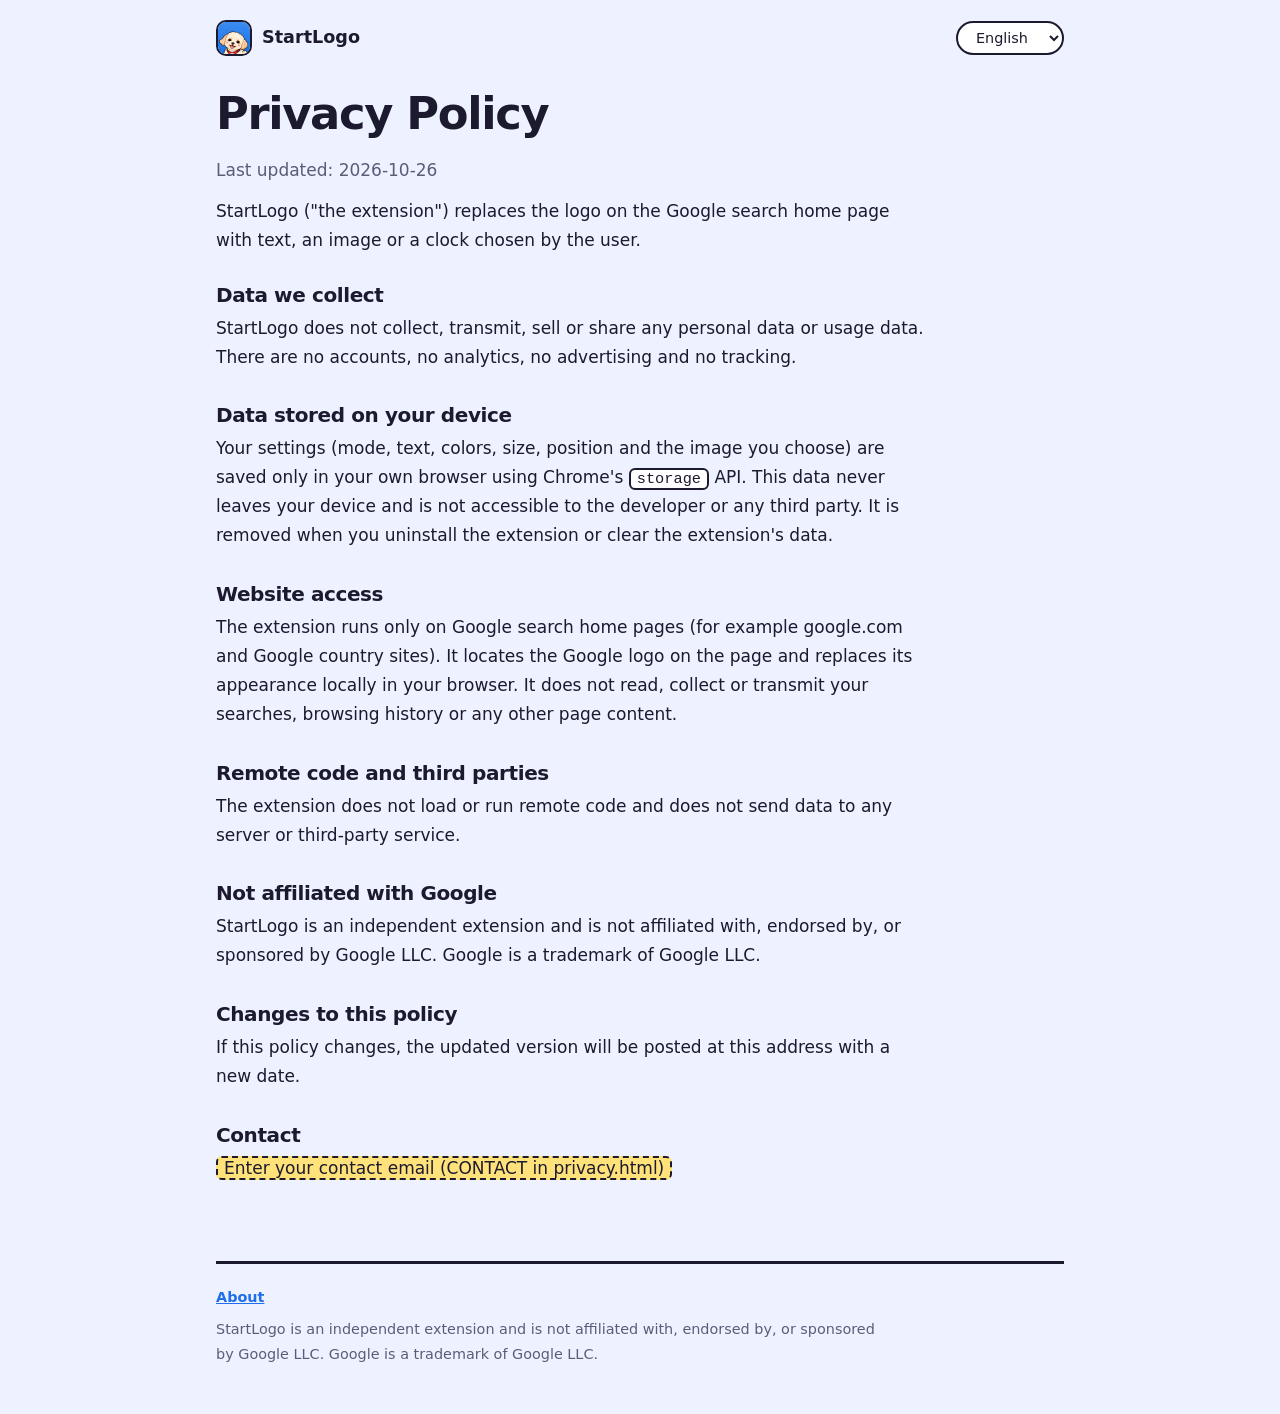
==== docs/privacy.html @ 0a863930 "Add files via upload" ====
<!doctype html>
<html lang="ko">
<head>
  <meta charset="utf-8">
  <meta name="viewport" content="width=device-width, initial-scale=1">
  <title>StartLogo Privacy Policy</title>
  <meta name="description" content="">
  <link rel="icon" href="icon.png">
  <link rel="stylesheet" href="style.css">
</head>
<body>
  <header class="wrap top">
    <a class="brand" href="./"><img src="icon.png" width="36" height="36" alt=""><span>StartLogo</span></a>
    <label class="lang"><span class="sr" data-i18n="langLabel"></span><select id="lang"></select></label>
  </header>

  <main class="wrap doc">
    <h1 data-i18n="h1"></h1>
    <p class="meta"><span data-i18n="updated"></span> <span id="date"></span></p>
    <p id="intro"></p>
    <div id="sections"></div>
  </main>

  <footer class="wrap">
    <a href="./" data-i18n="home"></a>
    <p data-i18n="disclaimer"></p>
  </footer>

  <script src="common.js"></script>
  <script>
    /* Fill in your contact email (or a GitHub Issues URL) before publishing. */
    var CONTACT = "";
    var UPDATED = "2026-10-26";

    var T = {
      ko: {
        title: "StartLogo 개인정보처리방침",
        desc: "StartLogo 확장 프로그램의 개인정보처리방침. 어떤 데이터도 수집, 전송, 판매하지 않습니다.",
        h1: "개인정보처리방침",
        updated: "최종 수정일:",
        intro: "StartLogo(이하 '확장 프로그램')는 구글 검색 첫 화면의 로고를 사용자가 정한 텍스트, 이미지 또는 시계로 바꿔 보여 줍니다.",
        sections: [
          ["수집하는 정보", "StartLogo는 개인정보나 이용 정보를 수집, 전송, 판매 또는 공유하지 않습니다. 계정, 분석 도구, 광고, 추적 기능이 없습니다."],
          ["내 기기에 저장되는 정보", "설정(모드, 문구, 색상, 크기, 위치, 선택한 이미지)은 크롬의 <code>storage</code> 기능을 통해 사용자의 브라우저 안에만 저장됩니다. 이 정보는 기기 밖으로 나가지 않으며 개발자나 제3자가 접근할 수 없습니다. 확장 프로그램을 삭제하거나 확장 프로그램 데이터를 지우면 함께 삭제됩니다."],
          ["웹사이트 접근", "확장 프로그램은 구글 검색 첫 화면(예: google.com 및 구글 국가별 사이트)에서만 실행됩니다. 화면에서 구글 로고를 찾아 사용자의 브라우저 안에서 모양만 바꿉니다. 검색어, 방문 기록 등 다른 페이지 내용을 읽거나 수집하거나 전송하지 않습니다."],
          ["원격 코드와 제3자", "확장 프로그램은 원격 코드를 불러오거나 실행하지 않으며, 어떤 서버나 제3자 서비스로도 데이터를 보내지 않습니다."],
          ["Google과의 관계", "StartLogo는 독립적으로 만든 확장 프로그램이며 Google LLC와 제휴, 후원, 보증 관계가 없습니다. Google은 Google LLC의 상표입니다."],
          ["방침 변경", "방침이 바뀌면 이 주소에 새 날짜와 함께 게시합니다."],
          ["문의", ""]
        ],
        todo: "문의 이메일을 입력하세요 (privacy.html의 CONTACT)"
      },
      en: {
        title: "StartLogo Privacy Policy",
        desc: "Privacy policy for the StartLogo extension. It does not collect, transmit or sell any data.",
        h1: "Privacy Policy",
        updated: "Last updated:",
        intro: "StartLogo (\"the extension\") replaces the logo on the Google search home page with text, an image or a clock chosen by the user.",
        sections: [
          ["Data we collect", "StartLogo does not collect, transmit, sell or share any personal data or usage data. There are no accounts, no analytics, no advertising and no tracking."],
          ["Data stored on your device", "Your settings (mode, text, colors, size, position and the image you choose) are saved only in your own browser using Chrome's <code>storage</code> API. This data never leaves your device and is not accessible to the developer or any third party. It is removed when you uninstall the extension or clear the extension's data."],
          ["Website access", "The extension runs only on Google search home pages (for example google.com and Google country sites). It locates the Google logo on the page and replaces its appearance locally in your browser. It does not read, collect or transmit your searches, browsing history or any other page content."],
          ["Remote code and third parties", "The extension does not load or run remote code and does not send data to any server or third-party service."],
          ["Not affiliated with Google", "StartLogo is an independent extension and is not affiliated with, endorsed by, or sponsored by Google LLC. Google is a trademark of Google LLC."],
          ["Changes to this policy", "If this policy changes, the updated version will be posted at this address with a new date."],
          ["Contact", ""]
        ],
        todo: "Enter your contact email (CONTACT in privacy.html)"
      },
      ja: {
        title: "StartLogo プライバシーポリシー",
        desc: "StartLogo拡張機能のプライバシーポリシー。データの収集・送信・販売は一切行いません。",
        h1: "プライバシーポリシー",
        updated: "最終更新日：",
        intro: "StartLogo（以下「本拡張機能」）は、Google検索トップページのロゴを、ユーザーが選んだテキスト・画像・時計に置き換えて表示します。",
        sections: [
          ["収集する情報", "StartLogoは、個人情報や利用状況に関する情報を収集・送信・販売・共有しません。アカウント、解析ツール、広告、トラッキングはありません。"],
          ["お使いの端末に保存される情報", "設定（モード、文字、色、サイズ、位置、選択した画像）は、Chromeの <code>storage</code> 機能を使って、お使いのブラウザ内にのみ保存されます。この情報は端末の外に出ることはなく、開発者や第三者がアクセスすることはできません。拡張機能を削除するか、拡張機能のデータを消去すると一緒に削除されます。"],
          ["ウェブサイトへのアクセス", "本拡張機能は、Google検索トップページ（例：google.com や各国のGoogleサイト）でのみ動作します。ページ上のGoogleロゴを探し、お使いのブラウザ内で見た目だけを変更します。検索キーワード、閲覧履歴、その他のページ内容を読み取ったり、収集したり、送信したりすることはありません。"],
          ["リモートコードと第三者", "本拡張機能はリモートコードを読み込まず、実行もしません。また、いかなるサーバーや第三者サービスにもデータを送信しません。"],
          ["Googleとの関係", "StartLogoは独立した拡張機能であり、Google LLCとは提携・後援・承認の関係にありません。GoogleはGoogle LLCの商標です。"],
          ["ポリシーの変更", "ポリシーを変更した場合は、このアドレスに新しい日付とともに掲載します。"],
          ["お問い合わせ", ""]
        ],
        todo: "連絡用メールアドレスを入力してください（privacy.html の CONTACT）"
      },
      "zh-CN": {
        title: "StartLogo 隐私政策",
        desc: "StartLogo 扩展程序的隐私政策。不会收集、传输或出售任何数据。",
        h1: "隐私政策",
        updated: "最后更新：",
        intro: "StartLogo（以下简称“本扩展程序”）会把 Google 搜索首页的标志替换为用户选择的文字、图片或时钟。",
        sections: [
          ["我们收集的数据", "StartLogo 不会收集、传输、出售或共享任何个人数据或使用数据。没有账号，没有分析工具，没有广告，也没有跟踪。"],
          ["保存在你设备上的数据", "你的设置（模式、文字、颜色、大小、位置和所选图片）通过 Chrome 的 <code>storage</code> 接口，仅保存在你自己的浏览器中。这些数据不会离开你的设备，开发者和任何第三方都无法访问。卸载扩展程序或清除扩展程序数据时会一并删除。"],
          ["网站访问", "本扩展程序仅在 Google 搜索首页（例如 google.com 和各国家/地区的 Google 网站）上运行。它会在页面中找到 Google 标志，并只在你的浏览器本地改变其外观。它不会读取、收集或传输你的搜索内容、浏览记录或页面中的其他内容。"],
          ["远程代码与第三方", "本扩展程序不会加载或运行远程代码，也不会向任何服务器或第三方服务发送数据。"],
          ["与 Google 的关系", "StartLogo 是独立开发的扩展程序，与 Google LLC 没有关联，也未获其赞助或认可。Google 是 Google LLC 的商标。"],
          ["政策变更", "如果本政策有变更，会在此地址发布新版本并更新日期。"],
          ["联系方式", ""]
        ],
        todo: "请填写联系邮箱（privacy.html 中的 CONTACT）"
      },
      "zh-TW": {
        title: "StartLogo 隱私權政策",
        desc: "StartLogo 擴充功能的隱私權政策。不會蒐集、傳輸或販售任何資料。",
        h1: "隱私權政策",
        updated: "最後更新：",
        intro: "StartLogo（以下簡稱「本擴充功能」）會把 Google 搜尋首頁的標誌換成使用者選擇的文字、圖片或時鐘。",
        sections: [
          ["我們蒐集的資料", "StartLogo 不會蒐集、傳輸、販售或分享任何個人資料或使用資料。沒有帳號，沒有分析工具，沒有廣告，也沒有追蹤。"],
          ["儲存在你裝置上的資料", "你的設定（模式、文字、顏色、大小、位置和所選圖片）透過 Chrome 的 <code>storage</code> 介面，僅儲存在你自己的瀏覽器中。這些資料不會離開你的裝置，開發者與任何第三方都無法存取。解除安裝擴充功能或清除擴充功能資料時會一併刪除。"],
          ["網站存取", "本擴充功能僅在 Google 搜尋首頁（例如 google.com 與各國家／地區的 Google 網站）上執行。它會在頁面中找到 Google 標誌，並只在你的瀏覽器本機改變其外觀。它不會讀取、蒐集或傳輸你的搜尋內容、瀏覽紀錄或頁面中的其他內容。"],
          ["遠端程式碼與第三方", "本擴充功能不會載入或執行遠端程式碼，也不會向任何伺服器或第三方服務傳送資料。"],
          ["與 Google 的關係", "StartLogo 是獨立開發的擴充功能，與 Google LLC 沒有關聯，也未獲其贊助或認可。Google 是 Google LLC 的商標。"],
          ["政策變更", "如果本政策有變更，會在此網址發布新版本並更新日期。"],
          ["聯絡方式", ""]
        ],
        todo: "請填寫聯絡信箱（privacy.html 中的 CONTACT）"
      }
    };

    SL.start(T, function (lang, t) {
      document.getElementById("date").textContent = UPDATED;
      document.getElementById("intro").textContent = t("intro");
      var box = document.getElementById("sections");
      box.textContent = "";
      var list = t("sections");
      list.forEach(function (x, i) {
        var sec = document.createElement("section");
        var h = document.createElement("h2");
        h.textContent = x[0];
        var p = document.createElement("p");
        if (i === list.length - 1) {
          if (CONTACT) {
            if (/^https?:\/\//.test(CONTACT)) {
              var a = document.createElement("a");
              a.href = CONTACT; a.textContent = CONTACT; p.appendChild(a);
            } else {
              var m = document.createElement("a");
              m.href = "mailto:" + CONTACT; m.textContent = CONTACT; p.appendChild(m);
            }
          } else {
            var td = document.createElement("span");
            td.className = "todo";
            td.textContent = t("todo");
            p.appendChild(td);
          }
        } else {
          p.innerHTML = x[1];
        }
        sec.appendChild(h);
        sec.appendChild(p);
        box.appendChild(sec);
      });
    });
  </script>
</body>
</html>
---- docs/style.css ----
:root {
  --paper: #eef1ff;
  --sheet: #ffffff;
  --text: #1b1a2e;
  --muted: #5b5d78;
  --line: #1b1a2e;
  --blue: #1f6feb;
  --red: #ea4335;
  --yellow: #fbbc05;
  --green: #34a853;
  --note: #ffe27a;
  --font: system-ui, -apple-system, "Apple SD Gothic Neo", "Noto Sans KR", "Malgun Gothic",
    "Hiragino Sans", "Yu Gothic", "PingFang SC", "PingFang TC", "Microsoft YaHei",
    "Microsoft JhengHei", "Noto Sans CJK KR", sans-serif;
}

@media (prefers-color-scheme: dark) {
  :root {
    --paper: #12131f;
    --sheet: #1d2036;
    --text: #eef0ff;
    --muted: #a6a9c8;
    --line: #8388d8;
    --blue: #5b9bff;
    --note: #4a3d12;
  }
}

* { box-sizing: border-box; }

html { -webkit-text-size-adjust: 100%; }
html[lang="ko"] body { word-break: keep-all; }
html[lang="ja"] body { word-break: auto-phrase; line-break: strict; }

body {
  margin: 0;
  background: var(--paper);
  color: var(--text);
  font: 17px/1.7 var(--font);
}

.wrap { max-width: 880px; margin: 0 auto; padding: 0 16px; }

.sr {
  position: absolute; width: 1px; height: 1px; overflow: hidden;
  clip: rect(0 0 0 0); white-space: nowrap;
}

a { color: var(--blue); }
:focus-visible { outline: 3px solid var(--blue); outline-offset: 3px; }

/* header */
.top { display: flex; align-items: center; justify-content: space-between; padding-top: 20px; padding-bottom: 8px; }
.brand { display: flex; align-items: center; gap: 10px; color: var(--text); text-decoration: none; font-weight: 800; font-size: 1.1rem; }
.brand img { border: 2px solid var(--line); border-radius: 10px; }
.lang select {
  font: inherit; font-size: .9rem; color: var(--text); background: var(--sheet);
  border: 2px solid var(--line); border-radius: 999px; padding: 6px 14px;
}

/* hero */
.hero { padding-top: 40px; padding-bottom: 28px; }
h1 {
  margin: 0 0 16px; font-size: clamp(2.1rem, 6.4vw, 3.6rem); line-height: 1.16;
  font-weight: 800; letter-spacing: -0.03em; white-space: pre-line;
}
.lead { margin: 0 0 24px; max-width: 34em; color: var(--muted); font-size: 1.05rem; }

.btn {
  display: inline-block; background: var(--blue); color: #fff; text-decoration: none;
  font-weight: 800; padding: 12px 26px; border: 3px solid var(--line); border-radius: 999px;
  box-shadow: 4px 4px 0 var(--line); transition: transform .12s, box-shadow .12s;
}
.btn:hover { transform: translate(2px, 2px); box-shadow: 2px 2px 0 var(--line); }
.btn.off { background: var(--sheet); color: var(--muted); box-shadow: none; cursor: default; }
.btn.off:hover { transform: none; }

/* demo sticker */
.sticker {
  background: var(--sheet); border: 3px solid var(--line); border-radius: 24px;
  box-shadow: 8px 8px 0 var(--line);
}
.demo { position: relative; padding: 62px 24px 24px; margin-bottom: 20px; }
.dog {
  position: absolute; top: -34px; right: 18px; width: 84px; height: 84px;
  border: 3px solid var(--line); border-radius: 20px; background: var(--sheet);
  box-shadow: 4px 4px 0 var(--line); transform: rotate(8deg);
  animation: peek .7s cubic-bezier(.2, .9, .3, 1.2) both;
}
@keyframes peek {
  from { transform: translateY(30px) rotate(8deg); opacity: 0; }
  to { transform: translateY(0) rotate(8deg); opacity: 1; }
}
#demo-input {
  width: 100%; font: inherit; font-size: 1.05rem; color: var(--text); background: var(--paper);
  border: 3px solid var(--line); border-radius: 14px; padding: 10px 14px;
}
#demo-input::placeholder { color: var(--muted); }
.stage {
  display: flex; align-items: center; justify-content: center; min-height: 150px;
  padding: 16px 8px 4px; font-weight: 600; letter-spacing: -0.02em; line-height: 1.2; text-align: center;
  overflow-wrap: anywhere;
}
.bar {
  width: min(520px, 92%); height: 44px; margin: 6px auto 14px;
  border: 3px solid var(--line); border-radius: 999px; background: var(--sheet); opacity: .85;
}
.note { margin: 0; color: var(--muted); font-size: .92rem; }
.chips-title { margin: 22px 0 10px; font-size: 1.05rem; font-weight: 800; }
.chips { display: flex; flex-wrap: wrap; gap: 10px; margin-bottom: 10px; }
.chip {
  font: inherit; font-weight: 700; color: var(--text); background: var(--paper);
  border: 3px solid var(--line); border-radius: 999px; padding: 6px 16px; cursor: pointer;
  transition: transform .12s, background .12s;
}
.chip:hover { background: var(--note); transform: translateY(-2px); }

/* sections */
section.block { padding: 36px 0 8px; }
h2 { margin: 0 0 14px; font-size: 1.6rem; line-height: 1.25; font-weight: 800; letter-spacing: -0.02em; }

.rows { margin: 0; padding: 0; list-style: none; }
.rows li {
  display: grid; grid-template-columns: 64px 1fr; gap: 18px; padding: 20px 0;
  border-top: 2px solid var(--line);
}
.rows li:last-child { border-bottom: 2px solid var(--line); }
.glyph {
  width: 64px; height: 64px; display: grid; place-items: center; border: 3px solid var(--line);
  border-radius: 50%; background: var(--sheet); box-shadow: 3px 3px 0 var(--line); color: var(--text);
}
.rows li:nth-child(1) .glyph { background: var(--blue); color: #fff; }
.rows li:nth-child(2) .glyph { background: var(--yellow); color: #1b1a2e; }
.rows li:nth-child(3) .glyph { background: var(--green); color: #fff; }
.glyph svg { width: 30px; height: 30px; fill: none; stroke: currentColor; stroke-width: 2.6; stroke-linecap: round; stroke-linejoin: round; }
.rows h3 { margin: 0 0 4px; font-size: 1.15rem; font-weight: 800; }
.rows p { margin: 0; color: var(--muted); }
.after { margin: 14px 0 0; color: var(--muted); }

ol.steps { margin: 0; padding: 0; list-style: none; counter-reset: s; }
ol.steps li { counter-increment: s; display: grid; grid-template-columns: 44px 1fr; gap: 16px; padding: 8px 0; align-items: start; }
ol.steps li::before {
  content: counter(s); width: 44px; height: 44px; display: grid; place-items: center;
  font-weight: 800; border: 3px solid var(--line); border-radius: 50%; background: var(--sheet);
}

.callout { background: var(--note); padding: 22px 24px; }
.callout ul { margin: 0; padding-left: 1.2em; }
.callout li { margin: 6px 0; }
.callout h2 { margin-bottom: 8px; }

details { border-top: 2px solid var(--line); padding: 14px 0; }
details:last-of-type { border-bottom: 2px solid var(--line); }
summary { cursor: pointer; font-weight: 800; list-style: none; display: flex; justify-content: space-between; gap: 12px; }
summary::-webkit-details-marker { display: none; }
summary::after { content: "+"; font-size: 1.4rem; line-height: 1; }
details[open] summary::after { content: "−"; }
details p { margin: 10px 0 0; color: var(--muted); }

footer.wrap {
  margin-top: 64px; padding-top: 24px; padding-bottom: 48px; color: var(--muted); font-size: .9rem;
  background: linear-gradient(var(--line), var(--line)) 16px 0 / calc(100% - 32px) 3px no-repeat;
}
details:last-of-type { border-bottom: 0; }
footer a { font-weight: 700; }
footer p { margin: 8px 0 0; max-width: 46em; }

/* privacy */
.doc { padding-top: 24px; }
.doc h1 { font-size: clamp(1.9rem, 5vw, 2.8rem); }
.doc .meta { color: var(--muted); margin: 0 0 12px; }
.doc section { padding: 18px 0 4px; }
.doc h2 { font-size: 1.25rem; margin-bottom: 6px; }
.doc p { margin: 0 0 10px; max-width: 42em; }
.doc code { font-family: ui-monospace, Menlo, Consolas, monospace; background: var(--sheet); border: 2px solid var(--line); border-radius: 6px; padding: 0 6px; font-size: .9em; }
.todo { background: var(--note); border: 2px dashed var(--line); padding: 0 6px; border-radius: 6px; }

@media (max-width: 560px) {
  body { font-size: 16px; }
  .demo { padding: 52px 16px 20px; }
  .dog { width: 64px; height: 64px; top: -28px; right: 12px; border-radius: 16px; }
  .rows li { grid-template-columns: 52px 1fr; gap: 14px; }
  .glyph { width: 52px; height: 52px; }
  .stage { min-height: 120px; }
}

@media (prefers-reduced-motion: reduce) {
  .dog { animation: none; }
  .btn, .chip { transition: none; }
}
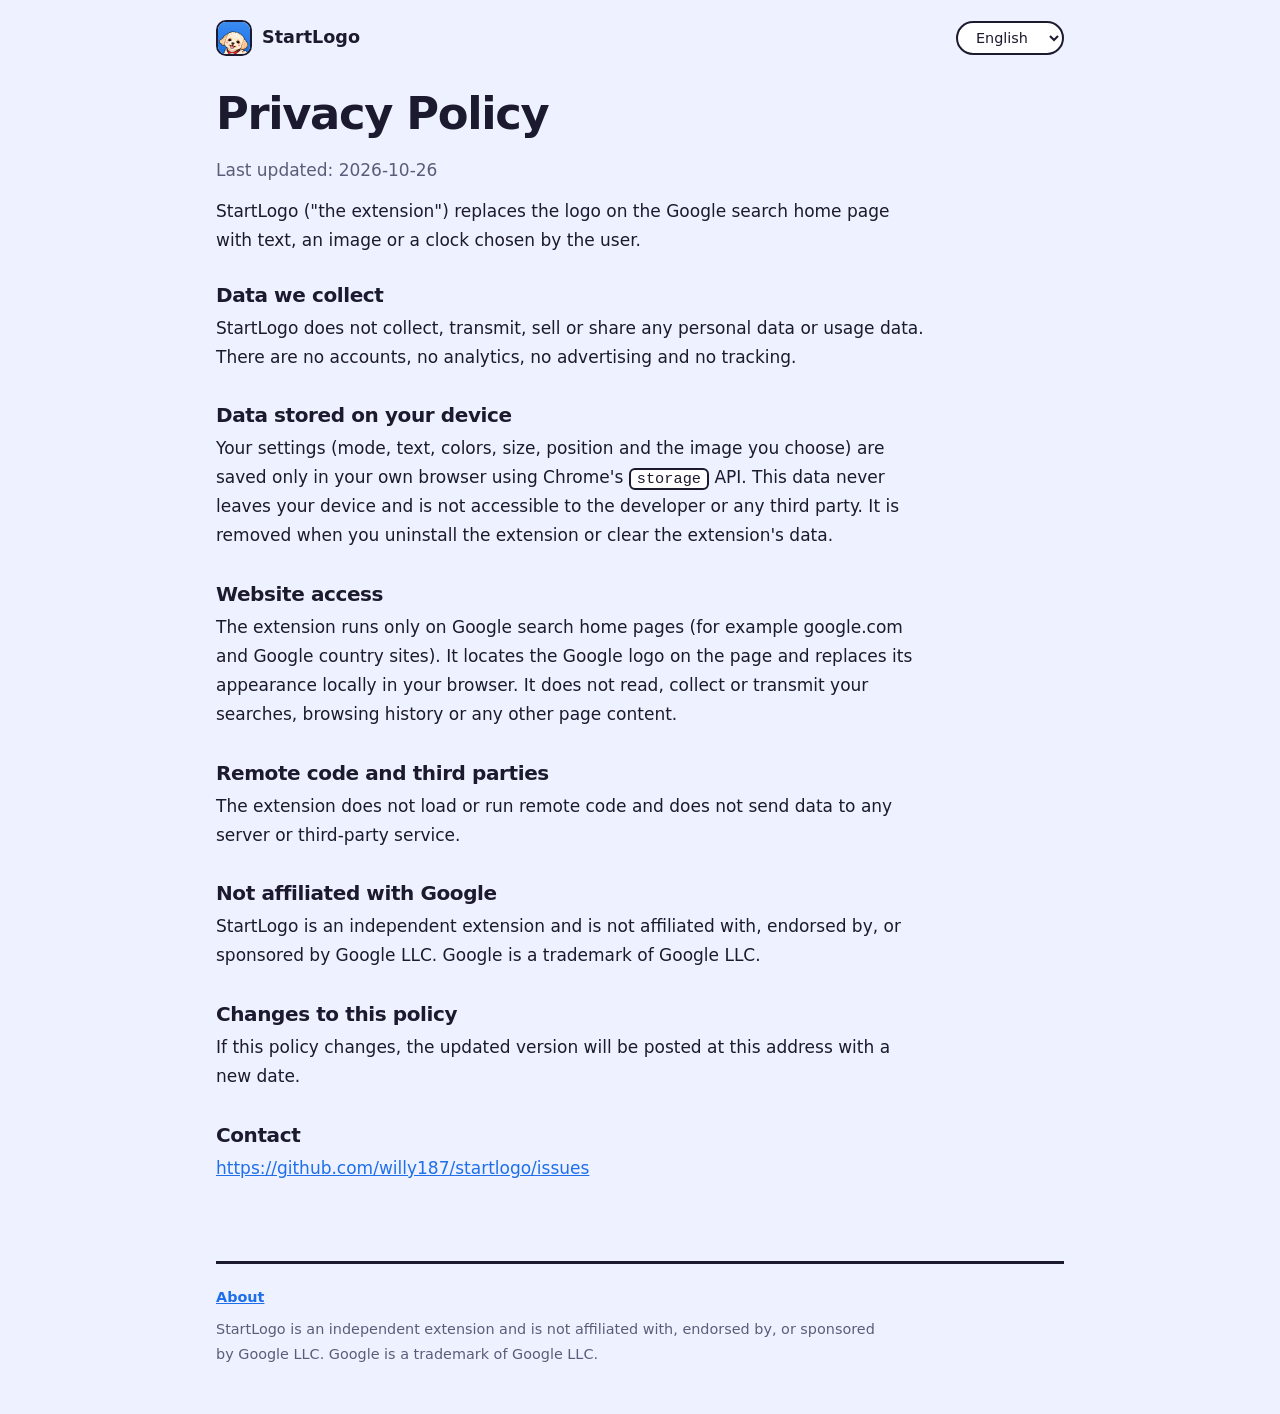
==== commit 716de2bc: "Update contact information in privacy.html" ====
--- a/docs/privacy.html
+++ b/docs/privacy.html
@@ -29,7 +29,7 @@
   <script src="common.js"></script>
   <script>
     /* Fill in your contact email (or a GitHub Issues URL) before publishing. */
-    var CONTACT = "";
+    var CONTACT = "https://github.com/willy187/startlogo/issues";
     var UPDATED = "2026-10-26";
 
     var T = {
